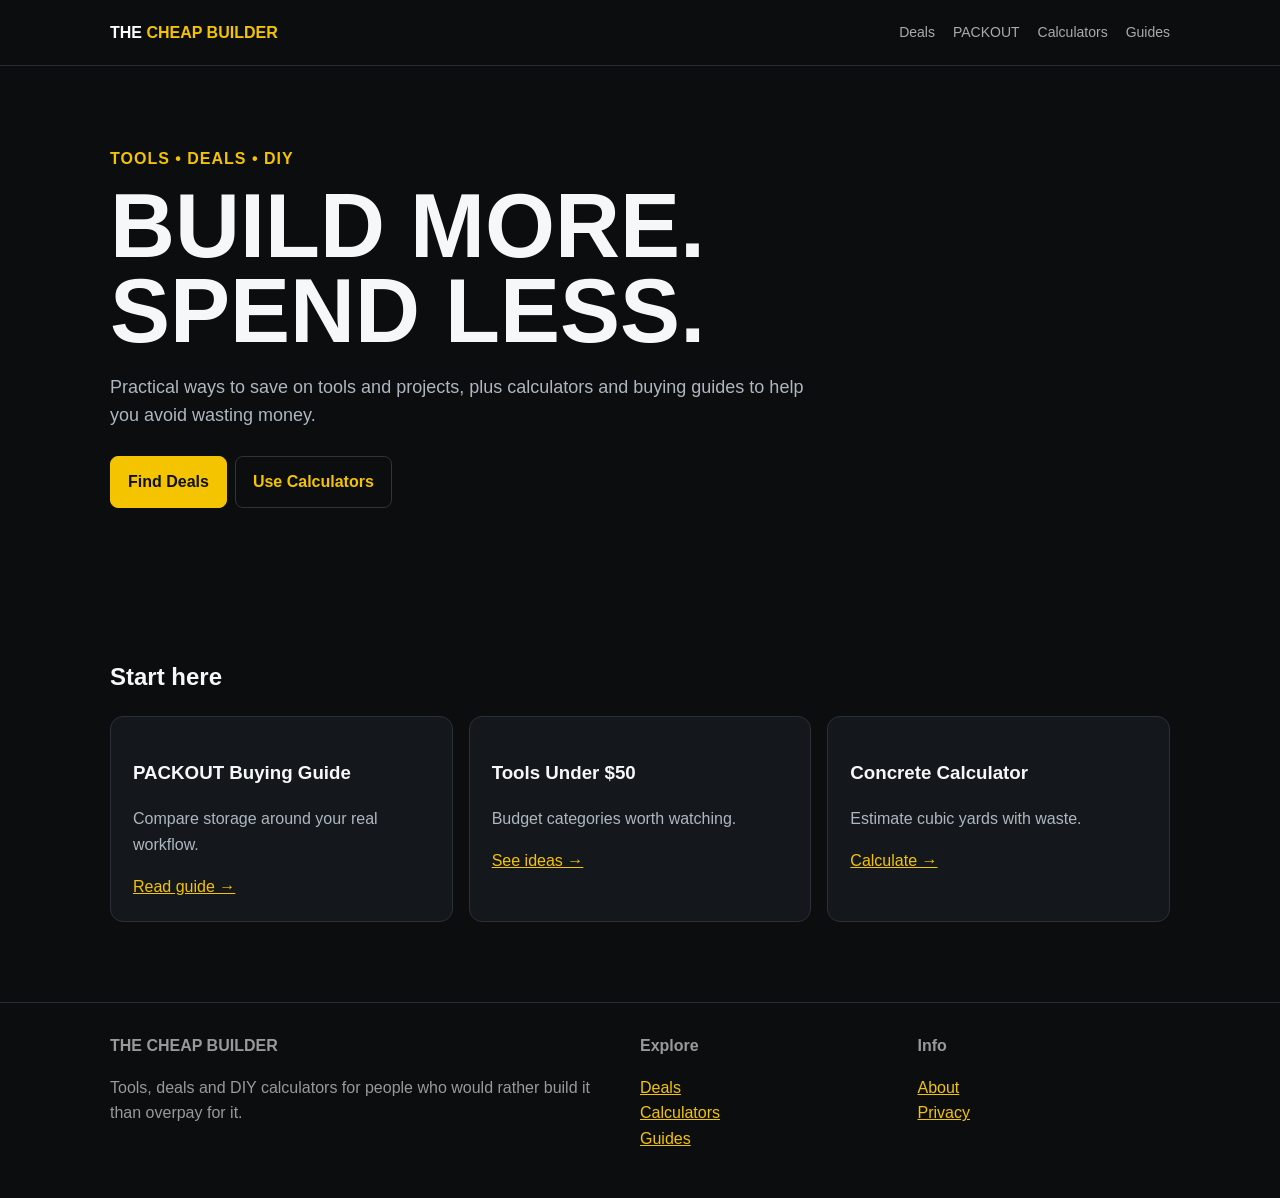
==== index.html @ f84039ec "Add files via upload" ====
<!doctype html><html lang="en"><head><meta charset="utf-8"><meta name="viewport" content="width=device-width,initial-scale=1"><title>Index | The Cheap Builder</title><meta name="description" content="Practical tool deals, DIY calculators and buying guides for builders who want to spend less."><link rel="stylesheet" href="style.css"></head><body><header><div class="wrap nav"><a class="brand" href="index.html">THE <span>CHEAP BUILDER</span></a><nav><a href="deals.html">Deals</a><a href="packout.html">PACKOUT</a><a href="calculators.html">Calculators</a><a href="guides.html">Guides</a></nav></div></header><main><section class="hero"><div class="wrap"><div class="eyebrow">Tools • Deals • DIY</div><h1>BUILD MORE.<br>SPEND LESS.</h1><p>Practical ways to save on tools and projects, plus calculators and buying guides to help you avoid wasting money.</p><a class="btn primary" href="deals.html">Find Deals</a><a class="btn" href="calculators.html">Use Calculators</a></div></section><section class="section"><div class="wrap"><h2>Start here</h2><div class="grid"><div class="card"><h3>PACKOUT Buying Guide</h3><p>Compare storage around your real workflow.</p><a href="packout.html">Read guide →</a></div><div class="card"><h3>Tools Under $50</h3><p>Budget categories worth watching.</p><a href="tools-under-50.html">See ideas →</a></div><div class="card"><h3>Concrete Calculator</h3><p>Estimate cubic yards with waste.</p><a href="calculators.html">Calculate →</a></div></div></div></section></main><footer><div class="wrap footergrid"><div><b>THE CHEAP BUILDER</b><p>Tools, deals and DIY calculators for people who would rather build it than overpay for it.</p></div><div><b>Explore</b><p><a href="deals.html">Deals</a><br><a href="calculators.html">Calculators</a><br><a href="guides.html">Guides</a></p></div><div><b>Info</b><p><a href="about.html">About</a><br><a href="privacy.html">Privacy</a></p></div></div></footer></body></html>
---- style.css ----
*{box-sizing:border-box}body{margin:0;background:#0b0d0f;color:#f5f7f8;font-family:Arial,sans-serif;line-height:1.6}a{color:#f4c400}.wrap{max-width:1100px;margin:auto;padding:0 20px}header{border-bottom:1px solid #292e33;position:sticky;top:0;background:#0b0d0f;z-index:5}.nav{min-height:65px;display:flex;justify-content:space-between;align-items:center}.brand{font-weight:900;text-decoration:none;color:#fff}.brand span{color:#f4c400}nav{display:flex;gap:18px}nav a{text-decoration:none;color:#aaa;font-size:14px}.hero{padding:80px 0}.eyebrow{color:#f4c400;text-transform:uppercase;font-weight:800;letter-spacing:1px}.hero h1{font-size:clamp(44px,8vw,90px);line-height:.95;margin:12px 0}.hero p,.lead{color:#aeb7bf;max-width:720px;font-size:18px}.btn{display:inline-block;padding:12px 17px;border:1px solid #333;border-radius:8px;text-decoration:none;font-weight:800;margin:8px 8px 0 0}.primary{background:#f4c400;color:#111;border-color:#f4c400}.section{padding:50px 0}.grid{display:grid;grid-template-columns:repeat(3,1fr);gap:16px}.two{grid-template-columns:repeat(2,1fr)}.card,.calc{background:#14181c;border:1px solid #2a3036;border-radius:13px;padding:22px}.card p{color:#aeb7bf}.note{border-left:4px solid #f4c400;background:#171717;padding:15px;margin:20px 0}.prose{max-width:820px}.prose h2{margin-top:35px}.prose li{margin:8px 0}.formgrid{display:grid;grid-template-columns:repeat(3,1fr);gap:12px}label{font-weight:bold}input{width:100%;padding:12px;margin-top:5px;background:#0b0d0f;color:white;border:1px solid #39414a;border-radius:7px}.result{margin-top:15px;background:#0b0d0f;padding:15px;border-radius:8px}.result strong{color:#f4c400}footer{border-top:1px solid #292e33;padding:30px 0;color:#999;margin-top:30px}.footergrid{display:grid;grid-template-columns:2fr 1fr 1fr;gap:25px}@media(max-width:750px){nav{display:none}.grid,.two,.formgrid,.footergrid{grid-template-columns:1fr}.hero{padding:55px 0}}
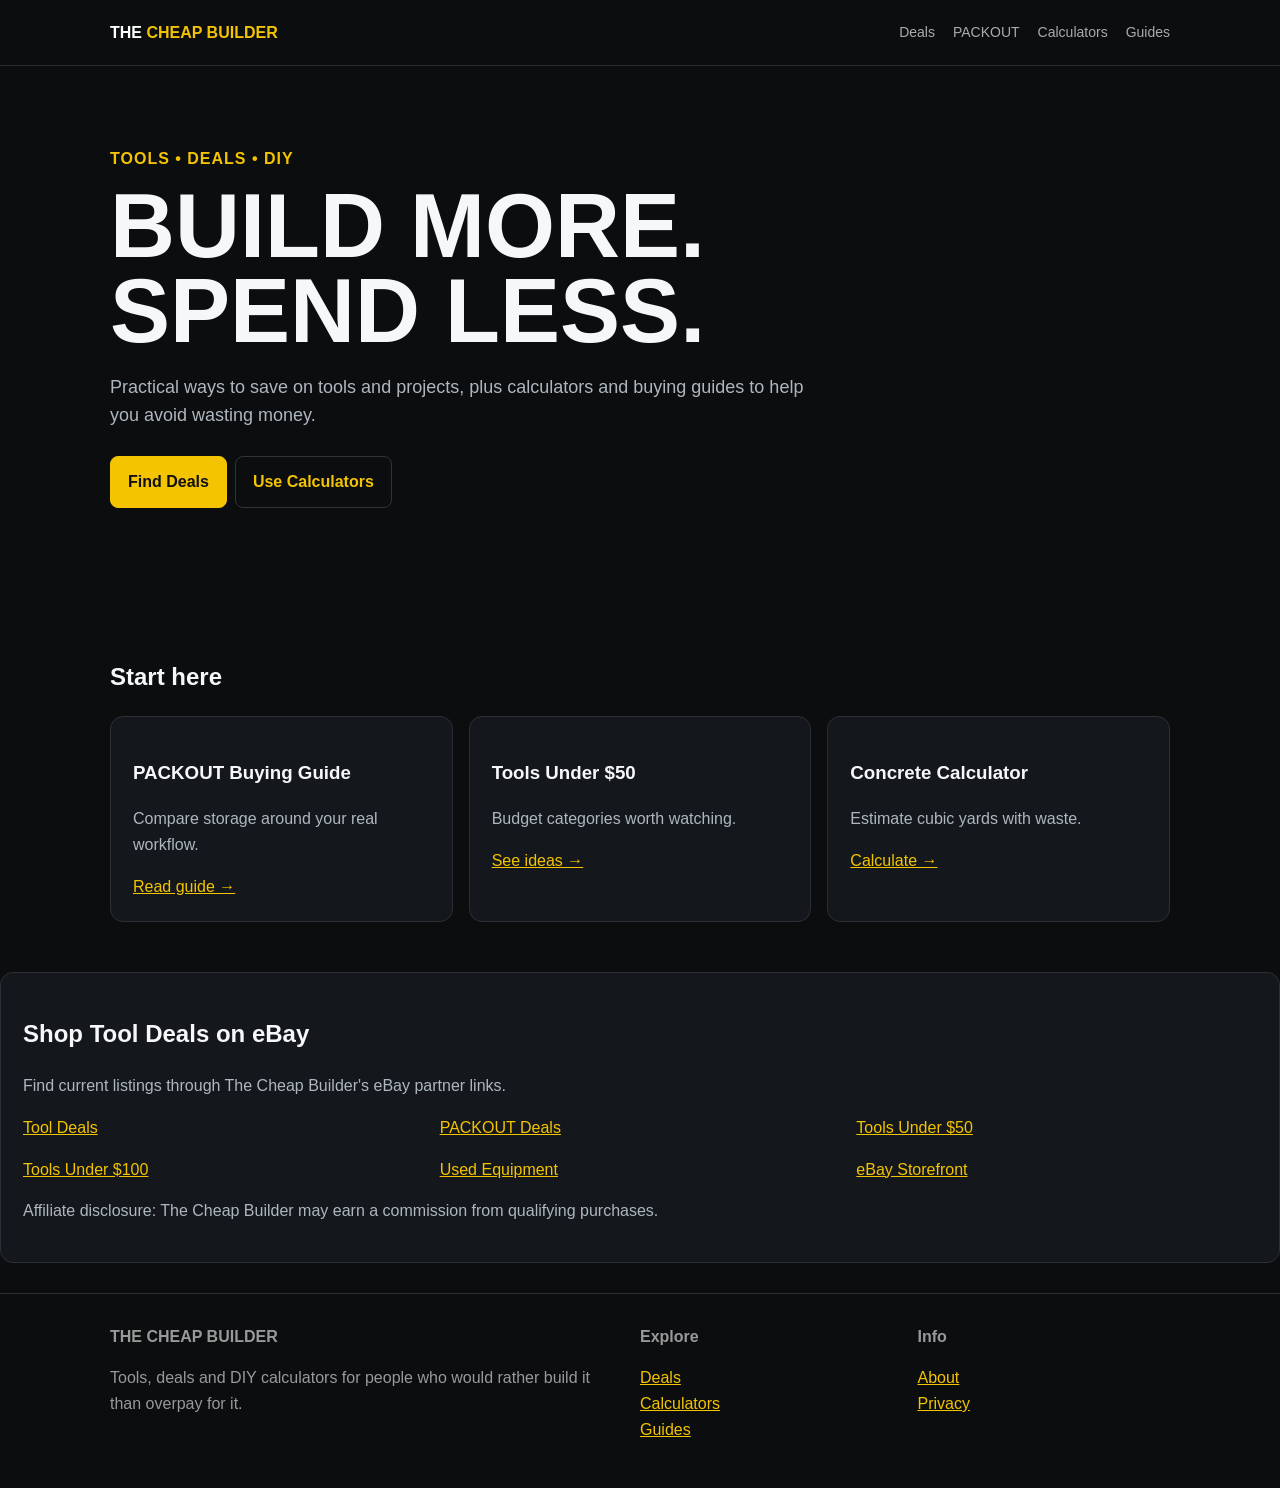
==== commit e0fb02e4: "Add files via upload" ====
--- a/index.html
+++ b/index.html
@@ -1 +1,2 @@
-<!doctype html><html lang="en"><head><meta charset="utf-8"><meta name="viewport" content="width=device-width,initial-scale=1"><title>Index | The Cheap Builder</title><meta name="description" content="Practical tool deals, DIY calculators and buying guides for builders who want to spend less."><link rel="stylesheet" href="style.css"></head><body><header><div class="wrap nav"><a class="brand" href="index.html">THE <span>CHEAP BUILDER</span></a><nav><a href="deals.html">Deals</a><a href="packout.html">PACKOUT</a><a href="calculators.html">Calculators</a><a href="guides.html">Guides</a></nav></div></header><main><section class="hero"><div class="wrap"><div class="eyebrow">Tools • Deals • DIY</div><h1>BUILD MORE.<br>SPEND LESS.</h1><p>Practical ways to save on tools and projects, plus calculators and buying guides to help you avoid wasting money.</p><a class="btn primary" href="deals.html">Find Deals</a><a class="btn" href="calculators.html">Use Calculators</a></div></section><section class="section"><div class="wrap"><h2>Start here</h2><div class="grid"><div class="card"><h3>PACKOUT Buying Guide</h3><p>Compare storage around your real workflow.</p><a href="packout.html">Read guide →</a></div><div class="card"><h3>Tools Under $50</h3><p>Budget categories worth watching.</p><a href="tools-under-50.html">See ideas →</a></div><div class="card"><h3>Concrete Calculator</h3><p>Estimate cubic yards with waste.</p><a href="calculators.html">Calculate →</a></div></div></div></section></main><footer><div class="wrap footergrid"><div><b>THE CHEAP BUILDER</b><p>Tools, deals and DIY calculators for people who would rather build it than overpay for it.</p></div><div><b>Explore</b><p><a href="deals.html">Deals</a><br><a href="calculators.html">Calculators</a><br><a href="guides.html">Guides</a></p></div><div><b>Info</b><p><a href="about.html">About</a><br><a href="privacy.html">Privacy</a></p></div></div></footer></body></html>+<!doctype html><html lang="en"><head><meta charset="utf-8"><meta name="viewport" content="width=device-width,initial-scale=1"><title>Index | The Cheap Builder</title><meta name="description" content="Practical tool deals, DIY calculators and buying guides for builders who want to spend less."><link rel="stylesheet" href="style.css"></head><body><header><div class="wrap nav"><a class="brand" href="index.html">THE <span>CHEAP BUILDER</span></a><nav><a href="deals.html">Deals</a><a href="packout.html">PACKOUT</a><a href="calculators.html">Calculators</a><a href="guides.html">Guides</a></nav></div></header><main><section class="hero"><div class="wrap"><div class="eyebrow">Tools • Deals • DIY</div><h1>BUILD MORE.<br>SPEND LESS.</h1><p>Practical ways to save on tools and projects, plus calculators and buying guides to help you avoid wasting money.</p><a class="btn primary" href="deals.html">Find Deals</a><a class="btn" href="calculators.html">Use Calculators</a></div></section><section class="section"><div class="wrap"><h2>Start here</h2><div class="grid"><div class="card"><h3>PACKOUT Buying Guide</h3><p>Compare storage around your real workflow.</p><a href="packout.html">Read guide →</a></div><div class="card"><h3>Tools Under $50</h3><p>Budget categories worth watching.</p><a href="tools-under-50.html">See ideas →</a></div><div class="card"><h3>Concrete Calculator</h3><p>Estimate cubic yards with waste.</p><a href="calculators.html">Calculate →</a></div></div></div></section><section class="card"><h2>Shop Tool Deals on eBay</h2><p>Find current listings through The Cheap Builder's eBay partner links.</p><div class="grid"><a class="button" href="https://www.ebay.com/sch/i.html?_nkw=tool+deals&mkcid=1&mkrid=711-53200-19255-0&siteid=0&campid=5339211370&customid=Tooldeals&toolid=10001&mkevt=1" target="_blank" rel="sponsored noopener">Tool Deals</a><a class="button" href="https://www.ebay.com/sch/i.html?_nkw=milwaukee+packout&mkcid=1&mkrid=711-53200-19255-0&siteid=0&campid=5339211370&customid=Packout&toolid=10001&mkevt=1" target="_blank" rel="sponsored noopener">PACKOUT Deals</a><a class="button" href="https://www.ebay.com/sch/i.html?_nkw=tools+under+50&mkcid=1&mkrid=711-53200-19255-0&siteid=0&campid=5339211370&customid=Toolsunder50&toolid=10001&mkevt=1" target="_blank" rel="sponsored noopener">Tools Under $50</a><a class="button" href="https://www.ebay.com/sch/i.html?_nkw=tools+under+100&mkcid=1&mkrid=711-53200-19255-0&siteid=0&campid=5339211370&customid=Toolsunder100&toolid=10001&mkevt=1" target="_blank" rel="sponsored noopener">Tools Under $100</a><a class="button" href="https://www.ebay.com/sch/i.html?_nkw=used+construction+equipment&mkcid=1&mkrid=711-53200-19255-0&siteid=0&campid=5339211370&customid=Usedequipment&toolid=10001&mkevt=1" target="_blank" rel="sponsored noopener">Used Equipment</a><a class="button" href="https://www.ebay.com/inf/the-cheap-builder?mkcid=1&mkrid=711-53200-19255-0&siteid=0&campid=5339211370&customid=CheapBuilder&toolid=10001&mkevt=1" target="_blank" rel="sponsored noopener">eBay Storefront</a></div><p class="small">Affiliate disclosure: The Cheap Builder may earn a commission from qualifying purchases.</p></section>
+</main><footer><div class="wrap footergrid"><div><b>THE CHEAP BUILDER</b><p>Tools, deals and DIY calculators for people who would rather build it than overpay for it.</p></div><div><b>Explore</b><p><a href="deals.html">Deals</a><br><a href="calculators.html">Calculators</a><br><a href="guides.html">Guides</a></p></div><div><b>Info</b><p><a href="about.html">About</a><br><a href="privacy.html">Privacy</a></p></div></div></footer></body></html>
